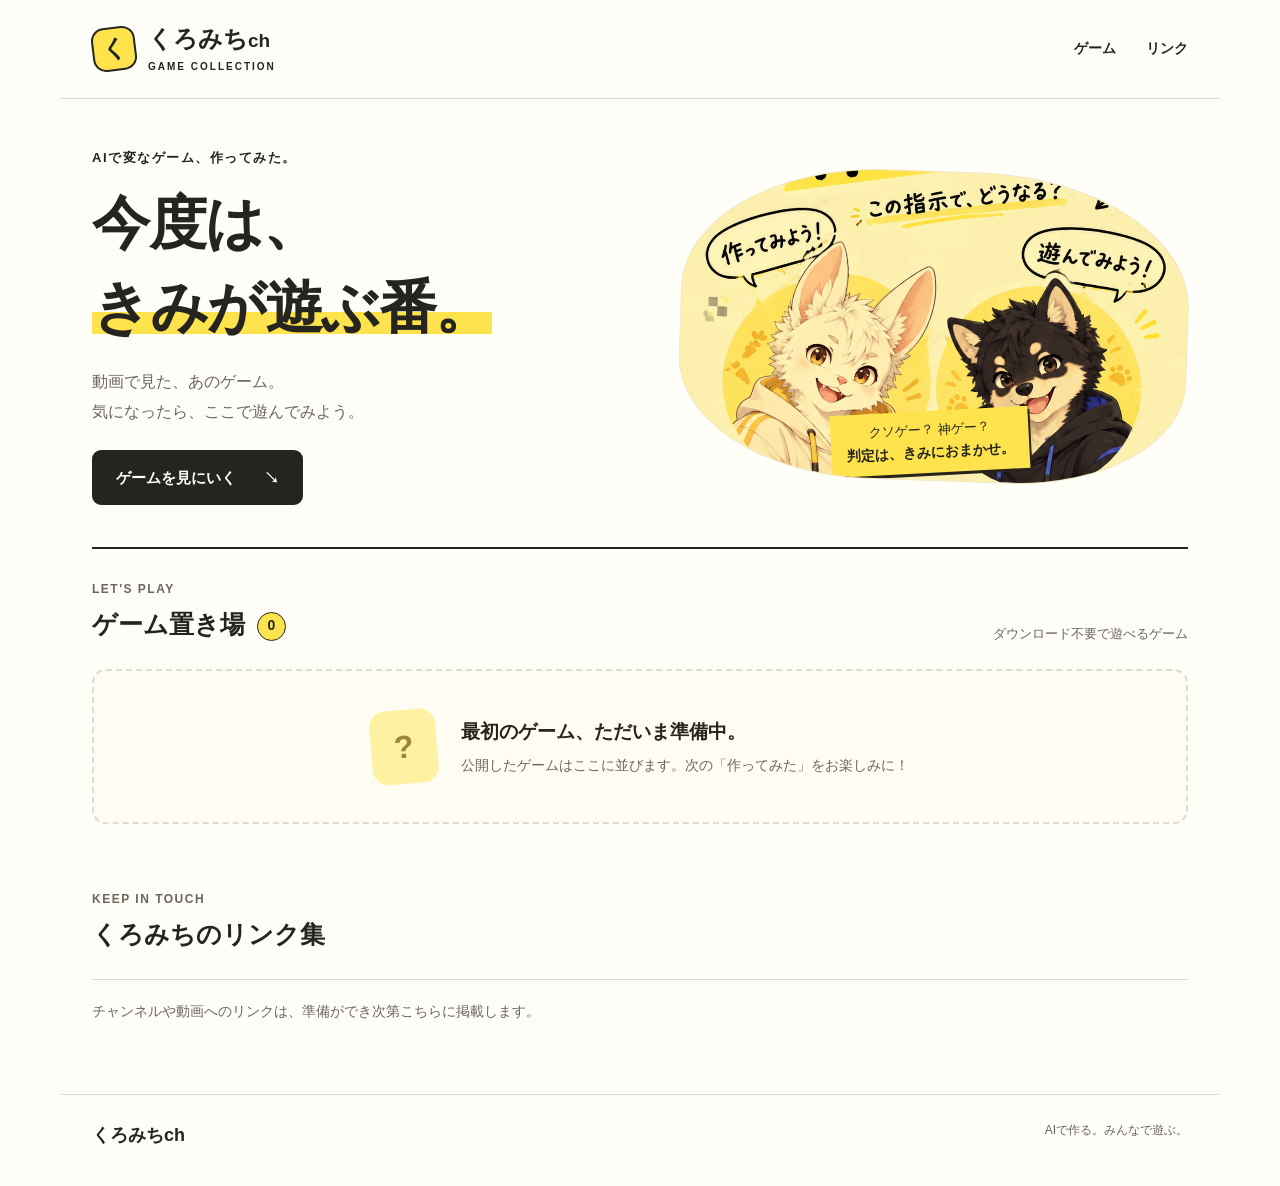
==== index.html @ 4e97400f "Update Kuromichi game collection" ====
<!doctype html>
<html lang="ja"><head><meta charset="utf-8"><meta name="viewport" content="width=device-width,initial-scale=1"><title>くろみちch｜ゲーム置き場</title><meta name="description" content="くろみちchで作った、ちょっと変なゲーム。動画で見たゲームをブラウザで遊ぼう。"><link rel="icon" href="data:image/svg+xml,%3Csvg xmlns='http://www.w3.org/2000/svg' viewBox='0 0 40 40'%3E%3Crect width='40' height='40' rx='10' fill='%23ffe34c'/%3E%3Ctext x='7' y='30' font-size='29' font-weight='bold'%3Eく%3C/text%3E%3C/svg%3E"><link rel="stylesheet" href="style.css"><script src="catalog.js" defer></script><script src="app.js" defer></script></head>
<body><header class="header"><a class="brand" href="index.html"><span class="brand-mark">く</span><span>くろみち<span class="ch">ch</span><small>GAME COLLECTION</small></span></a><nav aria-label="メイン"><a href="#games">ゲーム</a><a href="#links">リンク</a></nav></header>
<main><section class="intro"><div><p class="eyebrow">AIで変なゲーム、作ってみた。</p><h1>今度は、<br><span>きみが遊ぶ番。</span></h1><p class="intro-copy">動画で見た、あのゲーム。<br>気になったら、ここで遊んでみよう。</p><a class="button" href="#games">ゲームを見にいく <span aria-hidden="true">↘</span></a></div><div class="host-art"><img src="assets/channel-art.png" alt="楽しそうな白いうさぎと黒いオオカミ。作ってみよう！ 遊んでみよう！"><span class="sticker">クソゲー？ 神ゲー？<br><b>判定は、きみにおまかせ。</b></span></div></section>
<section id="games" class="collection"><div class="section-heading"><div><p class="eyebrow">LET'S PLAY</p><h2>ゲーム置き場<span id="game-count" class="count">0</span></h2></div><span class="note">ダウンロード不要で遊べるゲーム</span></div><div id="game-list" class="grid"></div></section>
<section id="links" class="links-section"><div class="section-heading"><div><p class="eyebrow">KEEP IN TOUCH</p><h2>くろみちのリンク集</h2></div></div><div id="link-list" class="link-grid"></div></section></main><footer><a class="brand-text" href="index.html">くろみちch</a><span>AIで作る。みんなで遊ぶ。</span></footer></body></html>
---- style.css ----
:root{--paper:#fffef8;--ink:#26241f;--yellow:#ffe34c;--muted:#69665e;--line:#dedbd0}*{box-sizing:border-box}html{scroll-behavior:smooth;scroll-padding-top:24px}body{margin:0;color:var(--ink);background:var(--paper);font-family:"Yu Gothic","Meiryo",sans-serif;font-size:16px;line-height:1.7}a{color:inherit;text-decoration:none}button,input,select,textarea{font:inherit}button,a,input,textarea,select{touch-action:manipulation}a:focus-visible,button:focus-visible,input:focus-visible,textarea:focus-visible,select:focus-visible{outline:3px solid #526bb5;outline-offset:5px}.header,main,footer{max-width:1160px;margin:auto}.header{display:flex;justify-content:space-between;align-items:center;padding:25px 32px;border-bottom:1px solid var(--line)}.brand{display:flex;align-items:center;gap:12px;font-weight:900;font-size:24px;line-height:1.2}.brand-mark{display:grid;place-items:center;width:44px;height:44px;background:var(--yellow);border:2px solid var(--ink);border-radius:13px;transform:rotate(-7deg)}.ch{font-size:19px}.brand small{display:block;font-size:10px;letter-spacing:2px;margin-top:7px}.header nav{display:flex;gap:30px;font-weight:700;font-size:14px}.header nav a:hover{box-shadow:0 3px var(--yellow)}main{padding:0 32px}.intro{display:grid;grid-template-columns:1.1fr 1fr;gap:30px;align-items:center;padding:48px 0 42px}.eyebrow{font-size:13px;font-weight:800;letter-spacing:1.5px;margin:0 0 12px}h1{font-size:clamp(34px,4.6vw,58px);line-height:1.45;letter-spacing:-1.5px;margin:0;font-weight:900}h1 span{background:linear-gradient(transparent 58%,var(--yellow) 58%,var(--yellow) 93%,transparent 93%)}.intro-copy{color:var(--muted);margin:18px 0 22px;line-height:1.9}.button{display:inline-flex;align-items:center;justify-content:center;gap:28px;background:var(--ink);color:white;padding:13px 22px;border:2px solid var(--ink);border-radius:9px;font-weight:800;cursor:pointer;font-size:15px}.button:hover{background:#484334;transform:translateY(-1px)}.button.secondary{background:var(--paper);color:var(--ink)}.host-art{position:relative;height:310px;transform:rotate(2deg);border-radius:40% 42% 34% 38%;background:#fff5ba;overflow:hidden;border:1px solid #f0e8c2}.host-art img{width:100%;height:100%;object-fit:cover;object-position:center 75%;mix-blend-mode:multiply}.sticker{position:absolute;bottom:7px;left:50%;transform:translateX(-50%) rotate(-5deg);background:var(--yellow);text-align:center;padding:8px 15px;white-space:nowrap;font-size:13px;box-shadow:2px 3px 0 #27241e}.sticker b{font-size:14px}.collection{padding:30px 0 45px;border-top:2px solid var(--ink)}.section-heading{display:flex;align-items:end;justify-content:space-between;gap:16px;margin-bottom:24px}.section-heading .eyebrow{font-size:12px;margin-bottom:3px;color:var(--muted)}h2{font-size:25px;margin:0;font-weight:900}.count{display:inline-flex;align-items:center;justify-content:center;border:1px solid var(--ink);min-width:29px;height:29px;font-size:14px;border-radius:50%;margin-left:12px;vertical-align:middle;background:var(--yellow)}.note{font-size:13px;color:var(--muted)}.grid{display:grid;grid-template-columns:repeat(3,minmax(0,1fr));gap:23px}.empty{grid-column:1/-1;min-height:155px;border:2px dashed var(--line);border-radius:14px;display:flex;align-items:center;justify-content:center;gap:25px;padding:28px;background:#fffdf2}.empty-symbol{font-size:32px;font-weight:900;color:#9c8739;background:#fff1a2;border-radius:16px;padding:10px 23px;transform:rotate(-5deg)}.empty h3{font-size:19px;margin:0 0 5px}.empty p{font-size:14px;color:var(--muted);margin:0}.card{border:1px solid var(--line);border-radius:14px;overflow:hidden;background:white;transition:transform .18s,box-shadow .18s}.card:hover{transform:translateY(-4px);box-shadow:5px 6px 0 #eee9cf}.card-cover{aspect-ratio:16/10;background:#ffef9a;display:grid;place-items:center;overflow:hidden;font-size:44px;font-weight:900}.card-cover img{width:100%;height:100%;object-fit:cover}.card-body{padding:20px}.card h3{font-size:20px;margin:8px 0}.card p{font-size:14px;color:var(--muted);margin:0 0 20px;min-height:24px}.tag{font-size:12px;font-weight:700;color:#686044}.card-action{display:flex;align-items:center;justify-content:space-between;border-top:1px solid var(--line);padding-top:13px;font-weight:800;font-size:14px}.links-section{padding:20px 0 50px}.link-grid{display:grid;grid-template-columns:repeat(2,minmax(0,1fr));gap:14px}.link-card{padding:20px 22px;border:1px solid var(--line);border-radius:10px;display:flex;align-items:center;justify-content:space-between;background:#fff}.link-card:hover{border-color:var(--ink)}.link-card strong{display:block}.link-card small{font-size:13px;color:var(--muted)}.link-empty{grid-column:1/-1;margin:0;color:var(--muted);font-size:14px;padding:20px 0;border-top:1px solid var(--line)}footer{padding:25px 32px 35px;border-top:1px solid var(--line);display:flex;justify-content:space-between;gap:16px;font-size:12px;color:var(--muted)}.brand-text{font-size:18px;font-weight:900;color:var(--ink)}.admin{max-width:780px;padding-top:36px}.admin h1{font-size:30px}.admin-panel{background:white;border:1px solid var(--line);padding:25px;border-radius:14px;margin:25px 0}.admin form{display:grid;gap:16px}.admin label{font-weight:700;font-size:14px;display:grid;gap:5px}.admin input,.admin textarea,.admin select{width:100%;padding:10px 12px;border:1px solid #b6b0a0;border-radius:7px;background:white;color:var(--ink)}.admin .help{font-size:14px;color:var(--muted)}.admin-row{display:flex;justify-content:space-between;gap:12px;border-bottom:1px solid var(--line);padding:14px 0}.admin-row button{font-size:14px;cursor:pointer;background:white;border:1px solid var(--line);border-radius:6px}.status{font-size:14px;white-space:pre-wrap}.error{color:#a12525}.play-main{padding-top:24px}.play-main h1{font-size:28px;margin:16px 0}.game-frame{display:block;width:100%;height:74vh;border:2px solid var(--ink);border-radius:12px;background:white}.play-heading{display:flex;justify-content:space-between;align-items:center;gap:16px}.play-heading button{font-size:14px;padding:9px 14px}.sr-only{position:absolute;width:1px;height:1px;overflow:hidden;clip:rect(0,0,0,0)}@media(max-width:700px){.header{padding:18px 20px}.brand{font-size:21px}.header nav{gap:18px}main{padding:0 20px}.intro{padding:30px 0;gap:22px;grid-template-columns:1fr}.intro>div:first-child{z-index:1}.intro h1{font-size:40px}.intro-copy{font-size:15px}.host-art{height:245px;max-width:420px;width:100%;margin:auto}.section-heading{align-items:start;flex-direction:column;gap:5px}h2{font-size:23px}.grid{grid-template-columns:1fr}.empty{padding:24px 18px;gap:15px;align-items:start}.empty-symbol{font-size:24px;padding:8px 15px}.empty h3{font-size:17px}.link-grid{grid-template-columns:1fr}footer{padding:22px 20px;flex-wrap:wrap}.admin-panel{padding:18px}.game-frame{height:65vh}.play-heading{align-items:start;flex-direction:column}}@media(prefers-reduced-motion:reduce){html{scroll-behavior:auto}*{transition:none!important}}
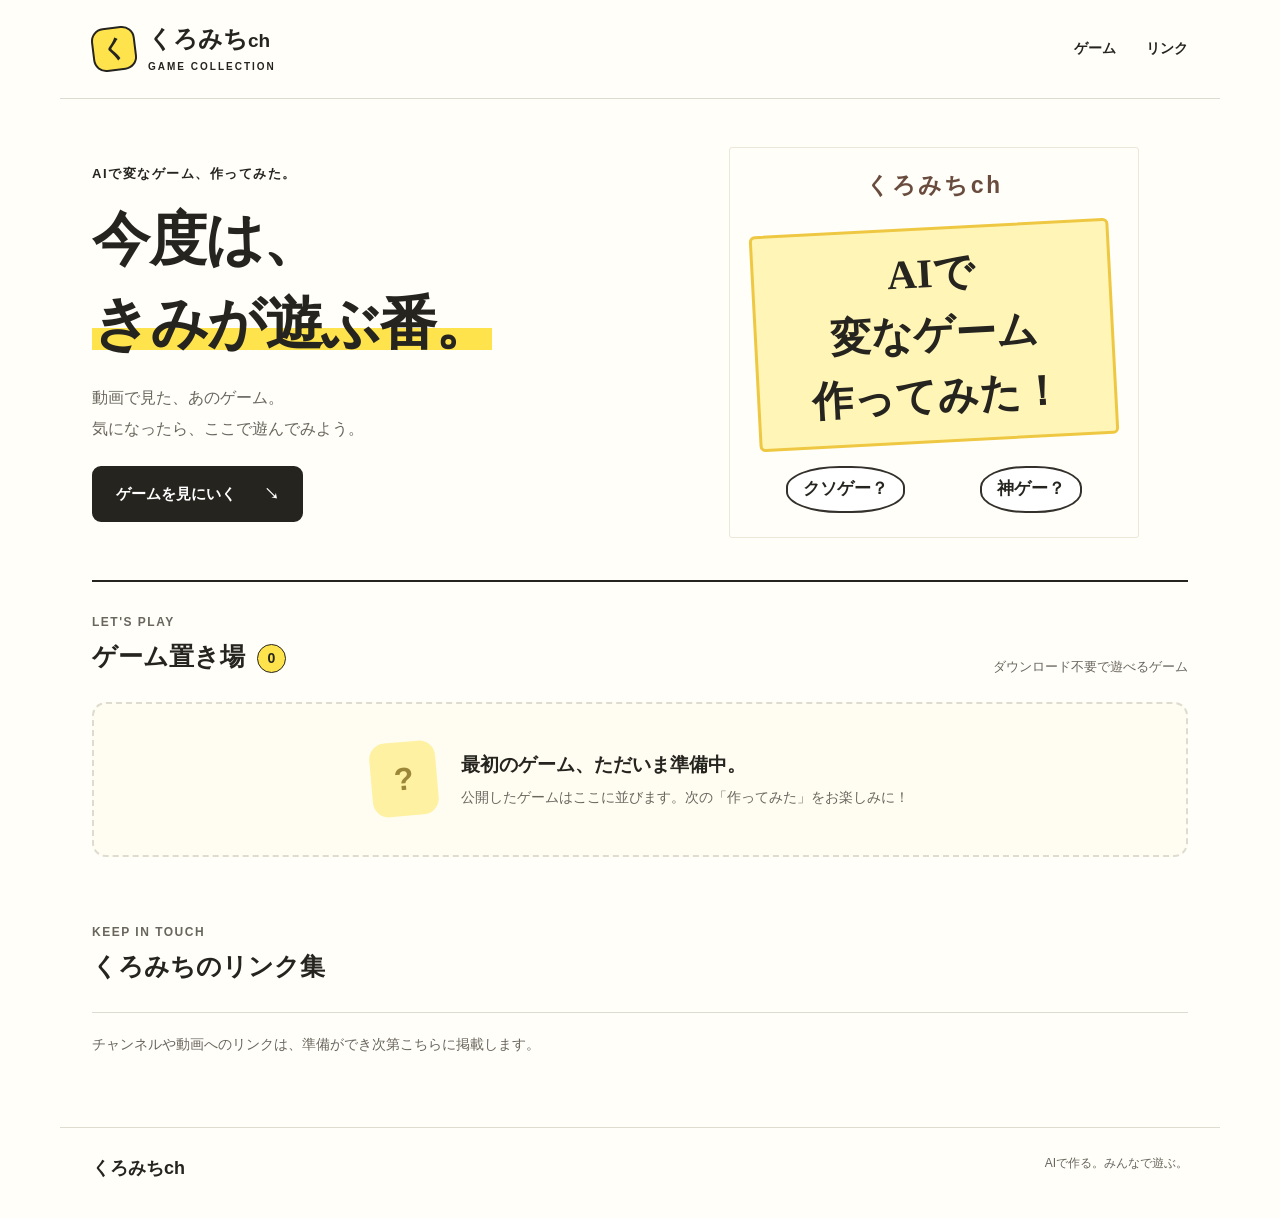
==== commit e0f3581e: "Update Kuromichi game collection" ====
--- a/index.html
+++ b/index.html
@@ -1,6 +1,6 @@
 <!doctype html>
 <html lang="ja"><head><meta charset="utf-8"><meta name="viewport" content="width=device-width,initial-scale=1"><title>くろみちch｜ゲーム置き場</title><meta name="description" content="くろみちchで作った、ちょっと変なゲーム。動画で見たゲームをブラウザで遊ぼう。"><link rel="icon" href="data:image/svg+xml,%3Csvg xmlns='http://www.w3.org/2000/svg' viewBox='0 0 40 40'%3E%3Crect width='40' height='40' rx='10' fill='%23ffe34c'/%3E%3Ctext x='7' y='30' font-size='29' font-weight='bold'%3Eく%3C/text%3E%3C/svg%3E"><link rel="stylesheet" href="style.css"><script src="catalog.js" defer></script><script src="app.js" defer></script></head>
 <body><header class="header"><a class="brand" href="index.html"><span class="brand-mark">く</span><span>くろみち<span class="ch">ch</span><small>GAME COLLECTION</small></span></a><nav aria-label="メイン"><a href="#games">ゲーム</a><a href="#links">リンク</a></nav></header>
-<main><section class="intro"><div><p class="eyebrow">AIで変なゲーム、作ってみた。</p><h1>今度は、<br><span>きみが遊ぶ番。</span></h1><p class="intro-copy">動画で見た、あのゲーム。<br>気になったら、ここで遊んでみよう。</p><a class="button" href="#games">ゲームを見にいく <span aria-hidden="true">↘</span></a></div><div class="host-art"><img src="assets/channel-art.png" alt="楽しそうな白いうさぎと黒いオオカミ。作ってみよう！ 遊んでみよう！"><span class="sticker">クソゲー？ 神ゲー？<br><b>判定は、きみにおまかせ。</b></span></div></section>
+<main><section class="intro"><div><p class="eyebrow">AIで変なゲーム、作ってみた。</p><h1>今度は、<br><span>きみが遊ぶ番。</span></h1><p class="intro-copy">動画で見た、あのゲーム。<br>気になったら、ここで遊んでみよう。</p><a class="button" href="#games">ゲームを見にいく <span aria-hidden="true">↘</span></a></div><div class="manual-card" aria-label="AIで変なゲーム作ってみた！"><span class="manual-channel">くろみちch</span><div class="manual-title">AIで<br>変なゲーム<br>作ってみた！</div><div class="manual-reactions"><span>クソゲー？</span><span>神ゲー？</span></div></div></section>
 <section id="games" class="collection"><div class="section-heading"><div><p class="eyebrow">LET'S PLAY</p><h2>ゲーム置き場<span id="game-count" class="count">0</span></h2></div><span class="note">ダウンロード不要で遊べるゲーム</span></div><div id="game-list" class="grid"></div></section>
 <section id="links" class="links-section"><div class="section-heading"><div><p class="eyebrow">KEEP IN TOUCH</p><h2>くろみちのリンク集</h2></div></div><div id="link-list" class="link-grid"></div></section></main><footer><a class="brand-text" href="index.html">くろみちch</a><span>AIで作る。みんなで遊ぶ。</span></footer></body></html>
--- a/style.css
+++ b/style.css
@@ -1,2 +1,5 @@
 :root{--paper:#fffef8;--ink:#26241f;--yellow:#ffe34c;--muted:#69665e;--line:#dedbd0}*{box-sizing:border-box}html{scroll-behavior:smooth;scroll-padding-top:24px}body{margin:0;color:var(--ink);background:var(--paper);font-family:"Yu Gothic","Meiryo",sans-serif;font-size:16px;line-height:1.7}a{color:inherit;text-decoration:none}button,input,select,textarea{font:inherit}button,a,input,textarea,select{touch-action:manipulation}a:focus-visible,button:focus-visible,input:focus-visible,textarea:focus-visible,select:focus-visible{outline:3px solid #526bb5;outline-offset:5px}.header,main,footer{max-width:1160px;margin:auto}.header{display:flex;justify-content:space-between;align-items:center;padding:25px 32px;border-bottom:1px solid var(--line)}.brand{display:flex;align-items:center;gap:12px;font-weight:900;font-size:24px;line-height:1.2}.brand-mark{display:grid;place-items:center;width:44px;height:44px;background:var(--yellow);border:2px solid var(--ink);border-radius:13px;transform:rotate(-7deg)}.ch{font-size:19px}.brand small{display:block;font-size:10px;letter-spacing:2px;margin-top:7px}.header nav{display:flex;gap:30px;font-weight:700;font-size:14px}.header nav a:hover{box-shadow:0 3px var(--yellow)}main{padding:0 32px}.intro{display:grid;grid-template-columns:1.1fr 1fr;gap:30px;align-items:center;padding:48px 0 42px}.eyebrow{font-size:13px;font-weight:800;letter-spacing:1.5px;margin:0 0 12px}h1{font-size:clamp(34px,4.6vw,58px);line-height:1.45;letter-spacing:-1.5px;margin:0;font-weight:900}h1 span{background:linear-gradient(transparent 58%,var(--yellow) 58%,var(--yellow) 93%,transparent 93%)}.intro-copy{color:var(--muted);margin:18px 0 22px;line-height:1.9}.button{display:inline-flex;align-items:center;justify-content:center;gap:28px;background:var(--ink);color:white;padding:13px 22px;border:2px solid var(--ink);border-radius:9px;font-weight:800;cursor:pointer;font-size:15px}.button:hover{background:#484334;transform:translateY(-1px)}.button.secondary{background:var(--paper);color:var(--ink)}.host-art{position:relative;height:310px;transform:rotate(2deg);border-radius:40% 42% 34% 38%;background:#fff5ba;overflow:hidden;border:1px solid #f0e8c2}.host-art img{width:100%;height:100%;object-fit:cover;object-position:center 75%;mix-blend-mode:multiply}.sticker{position:absolute;bottom:7px;left:50%;transform:translateX(-50%) rotate(-5deg);background:var(--yellow);text-align:center;padding:8px 15px;white-space:nowrap;font-size:13px;box-shadow:2px 3px 0 #27241e}.sticker b{font-size:14px}.collection{padding:30px 0 45px;border-top:2px solid var(--ink)}.section-heading{display:flex;align-items:end;justify-content:space-between;gap:16px;margin-bottom:24px}.section-heading .eyebrow{font-size:12px;margin-bottom:3px;color:var(--muted)}h2{font-size:25px;margin:0;font-weight:900}.count{display:inline-flex;align-items:center;justify-content:center;border:1px solid var(--ink);min-width:29px;height:29px;font-size:14px;border-radius:50%;margin-left:12px;vertical-align:middle;background:var(--yellow)}.note{font-size:13px;color:var(--muted)}.grid{display:grid;grid-template-columns:repeat(3,minmax(0,1fr));gap:23px}.empty{grid-column:1/-1;min-height:155px;border:2px dashed var(--line);border-radius:14px;display:flex;align-items:center;justify-content:center;gap:25px;padding:28px;background:#fffdf2}.empty-symbol{font-size:32px;font-weight:900;color:#9c8739;background:#fff1a2;border-radius:16px;padding:10px 23px;transform:rotate(-5deg)}.empty h3{font-size:19px;margin:0 0 5px}.empty p{font-size:14px;color:var(--muted);margin:0}.card{border:1px solid var(--line);border-radius:14px;overflow:hidden;background:white;transition:transform .18s,box-shadow .18s}.card:hover{transform:translateY(-4px);box-shadow:5px 6px 0 #eee9cf}.card-cover{aspect-ratio:16/10;background:#ffef9a;display:grid;place-items:center;overflow:hidden;font-size:44px;font-weight:900}.card-cover img{width:100%;height:100%;object-fit:cover}.card-body{padding:20px}.card h3{font-size:20px;margin:8px 0}.card p{font-size:14px;color:var(--muted);margin:0 0 20px;min-height:24px}.tag{font-size:12px;font-weight:700;color:#686044}.card-action{display:flex;align-items:center;justify-content:space-between;border-top:1px solid var(--line);padding-top:13px;font-weight:800;font-size:14px}.links-section{padding:20px 0 50px}.link-grid{display:grid;grid-template-columns:repeat(2,minmax(0,1fr));gap:14px}.link-card{padding:20px 22px;border:1px solid var(--line);border-radius:10px;display:flex;align-items:center;justify-content:space-between;background:#fff}.link-card:hover{border-color:var(--ink)}.link-card strong{display:block}.link-card small{font-size:13px;color:var(--muted)}.link-empty{grid-column:1/-1;margin:0;color:var(--muted);font-size:14px;padding:20px 0;border-top:1px solid var(--line)}footer{padding:25px 32px 35px;border-top:1px solid var(--line);display:flex;justify-content:space-between;gap:16px;font-size:12px;color:var(--muted)}.brand-text{font-size:18px;font-weight:900;color:var(--ink)}.admin{max-width:780px;padding-top:36px}.admin h1{font-size:30px}.admin-panel{background:white;border:1px solid var(--line);padding:25px;border-radius:14px;margin:25px 0}.admin form{display:grid;gap:16px}.admin label{font-weight:700;font-size:14px;display:grid;gap:5px}.admin input,.admin textarea,.admin select{width:100%;padding:10px 12px;border:1px solid #b6b0a0;border-radius:7px;background:white;color:var(--ink)}.admin .help{font-size:14px;color:var(--muted)}.admin-row{display:flex;justify-content:space-between;gap:12px;border-bottom:1px solid var(--line);padding:14px 0}.admin-row button{font-size:14px;cursor:pointer;background:white;border:1px solid var(--line);border-radius:6px}.status{font-size:14px;white-space:pre-wrap}.error{color:#a12525}.play-main{padding-top:24px}.play-main h1{font-size:28px;margin:16px 0}.game-frame{display:block;width:100%;height:74vh;border:2px solid var(--ink);border-radius:12px;background:white}.play-heading{display:flex;justify-content:space-between;align-items:center;gap:16px}.play-heading button{font-size:14px;padding:9px 14px}.sr-only{position:absolute;width:1px;height:1px;overflow:hidden;clip:rect(0,0,0,0)}@media(max-width:700px){.header{padding:18px 20px}.brand{font-size:21px}.header nav{gap:18px}main{padding:0 20px}.intro{padding:30px 0;gap:22px;grid-template-columns:1fr}.intro>div:first-child{z-index:1}.intro h1{font-size:40px}.intro-copy{font-size:15px}.host-art{height:245px;max-width:420px;width:100%;margin:auto}.section-heading{align-items:start;flex-direction:column;gap:5px}h2{font-size:23px}.grid{grid-template-columns:1fr}.empty{padding:24px 18px;gap:15px;align-items:start}.empty-symbol{font-size:24px;padding:8px 15px}.empty h3{font-size:17px}.link-grid{grid-template-columns:1fr}footer{padding:22px 20px;flex-wrap:wrap}.admin-panel{padding:18px}.game-frame{height:65vh}.play-heading{align-items:start;flex-direction:column}}@media(prefers-reduced-motion:reduce){html{scroll-behavior:auto}*{transition:none!important}}
 
+
+/* 手動サムネイルの文字と配色をベースにした見出し */
+.manual-card{padding:20px 24px 24px;background:#fffef8;border:1px solid #ece7d8;border-radius:3px;text-align:center;max-width:410px;width:100%;margin:auto}.manual-channel{font-family:monospace;font-weight:900;font-size:23px;color:#694c3d;letter-spacing:2px}.manual-title{background:#fff5b7;border:3px solid #efc843;border-radius:6px;transform:rotate(-3deg);font-family:"Yu Mincho","Hiragino Mincho ProN",serif;font-weight:900;font-size:clamp(28px,3.2vw,41px);line-height:1.5;padding:13px 20px;margin:20px 0 23px}.manual-reactions{display:flex;justify-content:space-around;gap:12px}.manual-reactions span{background:white;border:2px solid #34302b;border-radius:45%;padding:7px 15px;font-family:serif;font-weight:700;font-size:17px}@media(max-width:700px){.manual-card{max-width:350px;padding:16px 22px}.manual-title{font-size:32px;margin:15px 0 20px}}
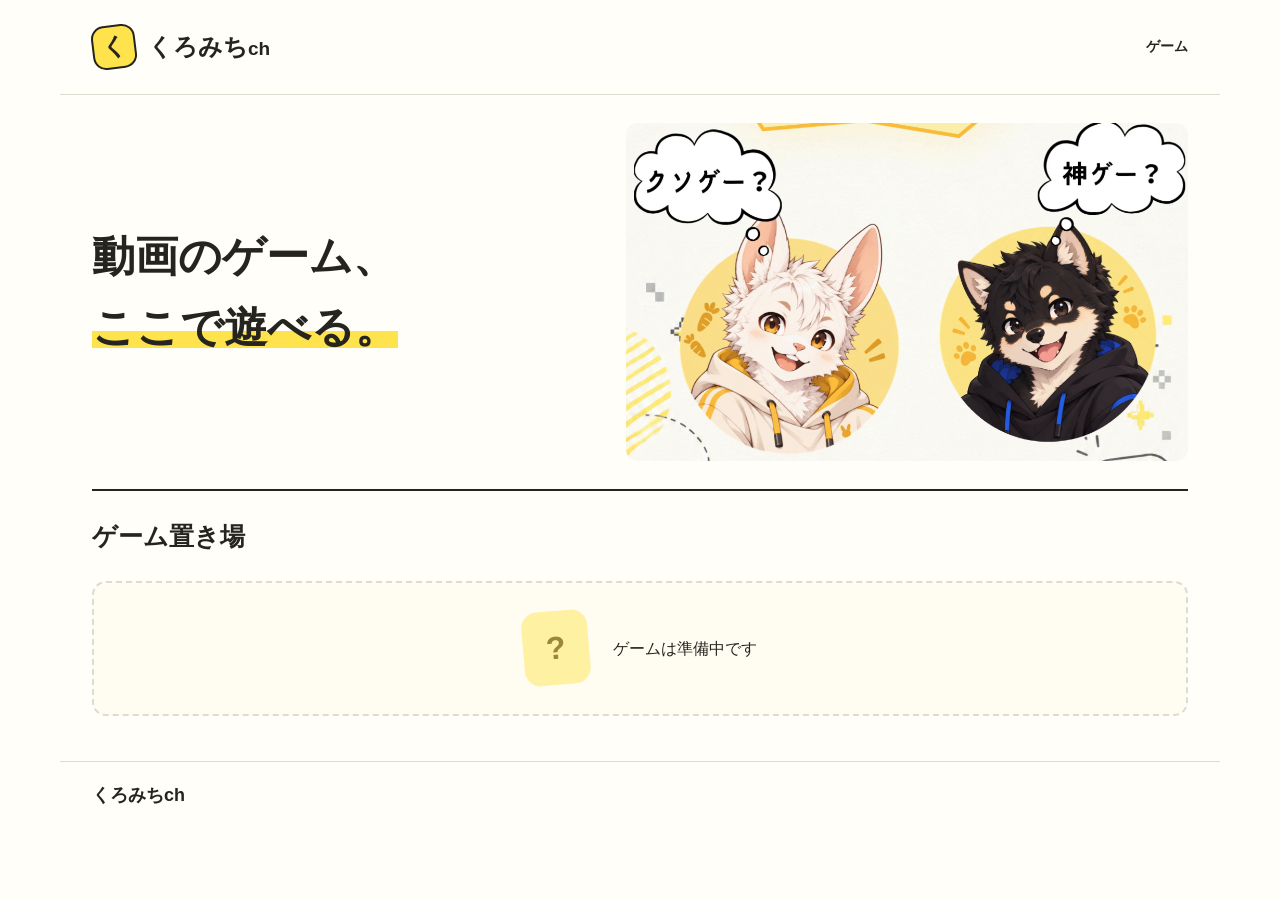
==== commit ad8a06fb: "Update Kuromichi game collection" ====
--- a/index.html
+++ b/index.html
@@ -1,6 +1,6 @@
 <!doctype html>
 <html lang="ja"><head><meta charset="utf-8"><meta name="viewport" content="width=device-width,initial-scale=1"><title>くろみちch｜ゲーム置き場</title><meta name="description" content="くろみちchで作った、ちょっと変なゲーム。動画で見たゲームをブラウザで遊ぼう。"><link rel="icon" href="data:image/svg+xml,%3Csvg xmlns='http://www.w3.org/2000/svg' viewBox='0 0 40 40'%3E%3Crect width='40' height='40' rx='10' fill='%23ffe34c'/%3E%3Ctext x='7' y='30' font-size='29' font-weight='bold'%3Eく%3C/text%3E%3C/svg%3E"><link rel="stylesheet" href="style.css"><script src="catalog.js" defer></script><script src="app.js" defer></script></head>
-<body><header class="header"><a class="brand" href="index.html"><span class="brand-mark">く</span><span>くろみち<span class="ch">ch</span><small>GAME COLLECTION</small></span></a><nav aria-label="メイン"><a href="#games">ゲーム</a><a href="#links">リンク</a></nav></header>
-<main><section class="intro"><div><p class="eyebrow">AIで変なゲーム、作ってみた。</p><h1>今度は、<br><span>きみが遊ぶ番。</span></h1><p class="intro-copy">動画で見た、あのゲーム。<br>気になったら、ここで遊んでみよう。</p><a class="button" href="#games">ゲームを見にいく <span aria-hidden="true">↘</span></a></div><div class="manual-card" aria-label="AIで変なゲーム作ってみた！"><span class="manual-channel">くろみちch</span><div class="manual-title">AIで<br>変なゲーム<br>作ってみた！</div><div class="manual-reactions"><span>クソゲー？</span><span>神ゲー？</span></div></div></section>
-<section id="games" class="collection"><div class="section-heading"><div><p class="eyebrow">LET'S PLAY</p><h2>ゲーム置き場<span id="game-count" class="count">0</span></h2></div><span class="note">ダウンロード不要で遊べるゲーム</span></div><div id="game-list" class="grid"></div></section>
-<section id="links" class="links-section"><div class="section-heading"><div><p class="eyebrow">KEEP IN TOUCH</p><h2>くろみちのリンク集</h2></div></div><div id="link-list" class="link-grid"></div></section></main><footer><a class="brand-text" href="index.html">くろみちch</a><span>AIで作る。みんなで遊ぶ。</span></footer></body></html>
+<body><header class="header"><a class="brand" href="index.html"><span class="brand-mark">く</span><span>くろみち<span class="ch">ch</span></span></a><nav aria-label="メイン"><a href="#games">ゲーム</a><a id="links-nav" href="#links" hidden>リンク</a></nav></header>
+<main><section class="intro quiet-intro"><h1>動画のゲーム、<br><span>ここで遊べる。</span></h1><div class="original-hosts"><img src="assets/manual-thumbnail.png" alt="くろみちchの白いうさぎと黒いオオカミ。「クソゲー？」「神ゲー？」" width="1080" height="1920"></div></section>
+<section id="games" class="collection"><div class="section-heading"><div><h2>ゲーム置き場<span id="game-count" class="count">0</span></h2></div></div><div id="game-list" class="grid"></div></section>
+<section id="links" class="links-section" hidden><div class="section-heading"><div><h2>リンク</h2></div></div><div id="link-list" class="link-grid"></div></section></main><footer><a class="brand-text" href="index.html">くろみちch</a></footer></body></html>
--- a/style.css
+++ b/style.css
@@ -3,3 +3,6 @@
 
 /* 手動サムネイルの文字と配色をベースにした見出し */
 .manual-card{padding:20px 24px 24px;background:#fffef8;border:1px solid #ece7d8;border-radius:3px;text-align:center;max-width:410px;width:100%;margin:auto}.manual-channel{font-family:monospace;font-weight:900;font-size:23px;color:#694c3d;letter-spacing:2px}.manual-title{background:#fff5b7;border:3px solid #efc843;border-radius:6px;transform:rotate(-3deg);font-family:"Yu Mincho","Hiragino Mincho ProN",serif;font-weight:900;font-size:clamp(28px,3.2vw,41px);line-height:1.5;padding:13px 20px;margin:20px 0 23px}.manual-reactions{display:flex;justify-content:space-around;gap:12px}.manual-reactions span{background:white;border:2px solid #34302b;border-radius:45%;padding:7px 15px;font-family:serif;font-weight:700;font-size:17px}@media(max-width:700px){.manual-card{max-width:350px;padding:16px 22px}.manual-title{font-size:32px;margin:15px 0 20px}}
+
+/* 元の動画素材をそのまま使い、案内を最小限に */
+[hidden]{display:none!important}.quiet-intro{padding:28px 0;grid-template-columns:1fr 1.1fr;gap:24px}.quiet-intro h1{font-size:clamp(28px,3.4vw,43px);line-height:1.65;letter-spacing:0}.original-hosts{width:100%;aspect-ratio:1080/650;overflow:hidden;border-radius:12px}.original-hosts img{display:block;width:100%;height:100%;object-fit:cover;object-position:center 84%}.collection{padding-top:24px}.empty{min-height:120px}.empty h3{margin:0;font-size:16px;font-weight:500}.card h3{margin-bottom:20px}footer{padding-top:18px;padding-bottom:18px}@media(max-width:700px){.quiet-intro{padding:22px 0;grid-template-columns:1fr;gap:12px}.quiet-intro h1{font-size:29px;line-height:1.5}.quiet-intro h1 br{display:none}.original-hosts{max-width:410px;margin:auto}.collection{padding-bottom:26px}}
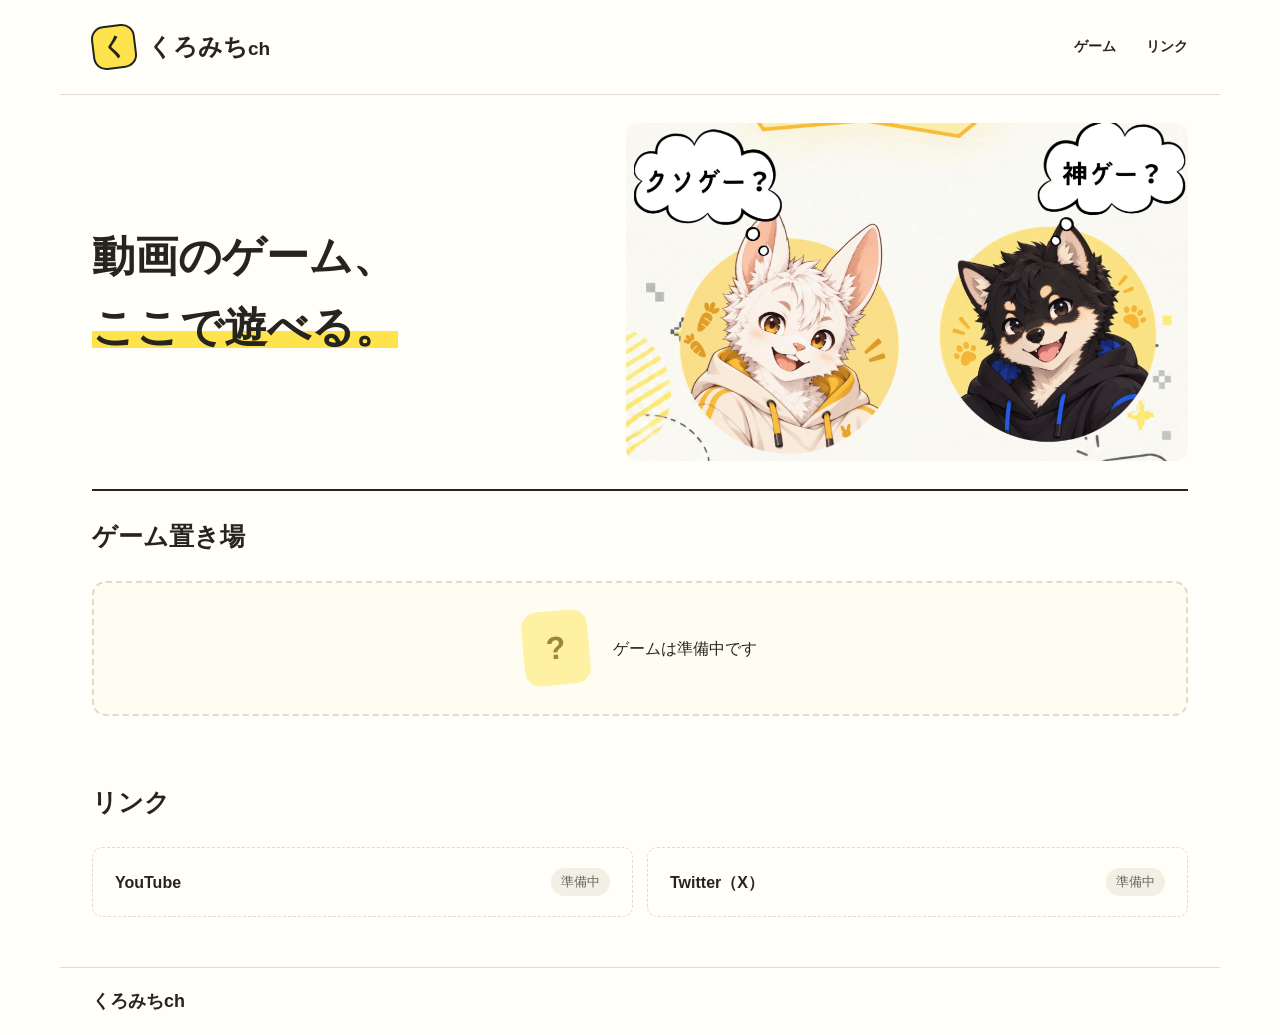
==== commit 7c235865: "Update Kuromichi game collection" ====
--- a/index.html
+++ b/index.html
@@ -1,6 +1,6 @@
 <!doctype html>
 <html lang="ja"><head><meta charset="utf-8"><meta name="viewport" content="width=device-width,initial-scale=1"><title>くろみちch｜ゲーム置き場</title><meta name="description" content="くろみちchで作った、ちょっと変なゲーム。動画で見たゲームをブラウザで遊ぼう。"><link rel="icon" href="data:image/svg+xml,%3Csvg xmlns='http://www.w3.org/2000/svg' viewBox='0 0 40 40'%3E%3Crect width='40' height='40' rx='10' fill='%23ffe34c'/%3E%3Ctext x='7' y='30' font-size='29' font-weight='bold'%3Eく%3C/text%3E%3C/svg%3E"><link rel="stylesheet" href="style.css"><script src="catalog.js" defer></script><script src="app.js" defer></script></head>
-<body><header class="header"><a class="brand" href="index.html"><span class="brand-mark">く</span><span>くろみち<span class="ch">ch</span></span></a><nav aria-label="メイン"><a href="#games">ゲーム</a><a id="links-nav" href="#links" hidden>リンク</a></nav></header>
+<body><header class="header"><a class="brand" href="index.html"><span class="brand-mark">く</span><span>くろみち<span class="ch">ch</span></span></a><nav aria-label="メイン"><a href="#games">ゲーム</a><a id="links-nav" href="#links">リンク</a></nav></header>
 <main><section class="intro quiet-intro"><h1>動画のゲーム、<br><span>ここで遊べる。</span></h1><div class="original-hosts"><img src="assets/manual-thumbnail.png" alt="くろみちchの白いうさぎと黒いオオカミ。「クソゲー？」「神ゲー？」" width="1080" height="1920"></div></section>
 <section id="games" class="collection"><div class="section-heading"><div><h2>ゲーム置き場<span id="game-count" class="count">0</span></h2></div></div><div id="game-list" class="grid"></div></section>
-<section id="links" class="links-section" hidden><div class="section-heading"><div><h2>リンク</h2></div></div><div id="link-list" class="link-grid"></div></section></main><footer><a class="brand-text" href="index.html">くろみちch</a></footer></body></html>
+<section id="links" class="links-section"><div class="section-heading"><div><h2>リンク</h2></div></div><div id="link-list" class="link-grid"></div></section></main><footer><a class="brand-text" href="index.html">くろみちch</a></footer></body></html>
--- a/style.css
+++ b/style.css
@@ -6,3 +6,5 @@
 
 /* 元の動画素材をそのまま使い、案内を最小限に */
 [hidden]{display:none!important}.quiet-intro{padding:28px 0;grid-template-columns:1fr 1.1fr;gap:24px}.quiet-intro h1{font-size:clamp(28px,3.4vw,43px);line-height:1.65;letter-spacing:0}.original-hosts{width:100%;aspect-ratio:1080/650;overflow:hidden;border-radius:12px}.original-hosts img{display:block;width:100%;height:100%;object-fit:cover;object-position:center 84%}.collection{padding-top:24px}.empty{min-height:120px}.empty h3{margin:0;font-size:16px;font-weight:500}.card h3{margin-bottom:20px}footer{padding-top:18px;padding-bottom:18px}@media(max-width:700px){.quiet-intro{padding:22px 0;grid-template-columns:1fr;gap:12px}.quiet-intro h1{font-size:29px;line-height:1.5}.quiet-intro h1 br{display:none}.original-hosts{max-width:410px;margin:auto}.collection{padding-bottom:26px}}
+
+.link-pending{background:transparent;border-style:dashed}.link-pending:hover{border-color:var(--line)}.pending-label{font-size:13px;color:var(--muted);background:#f2efe4;padding:3px 10px;border-radius:20px}
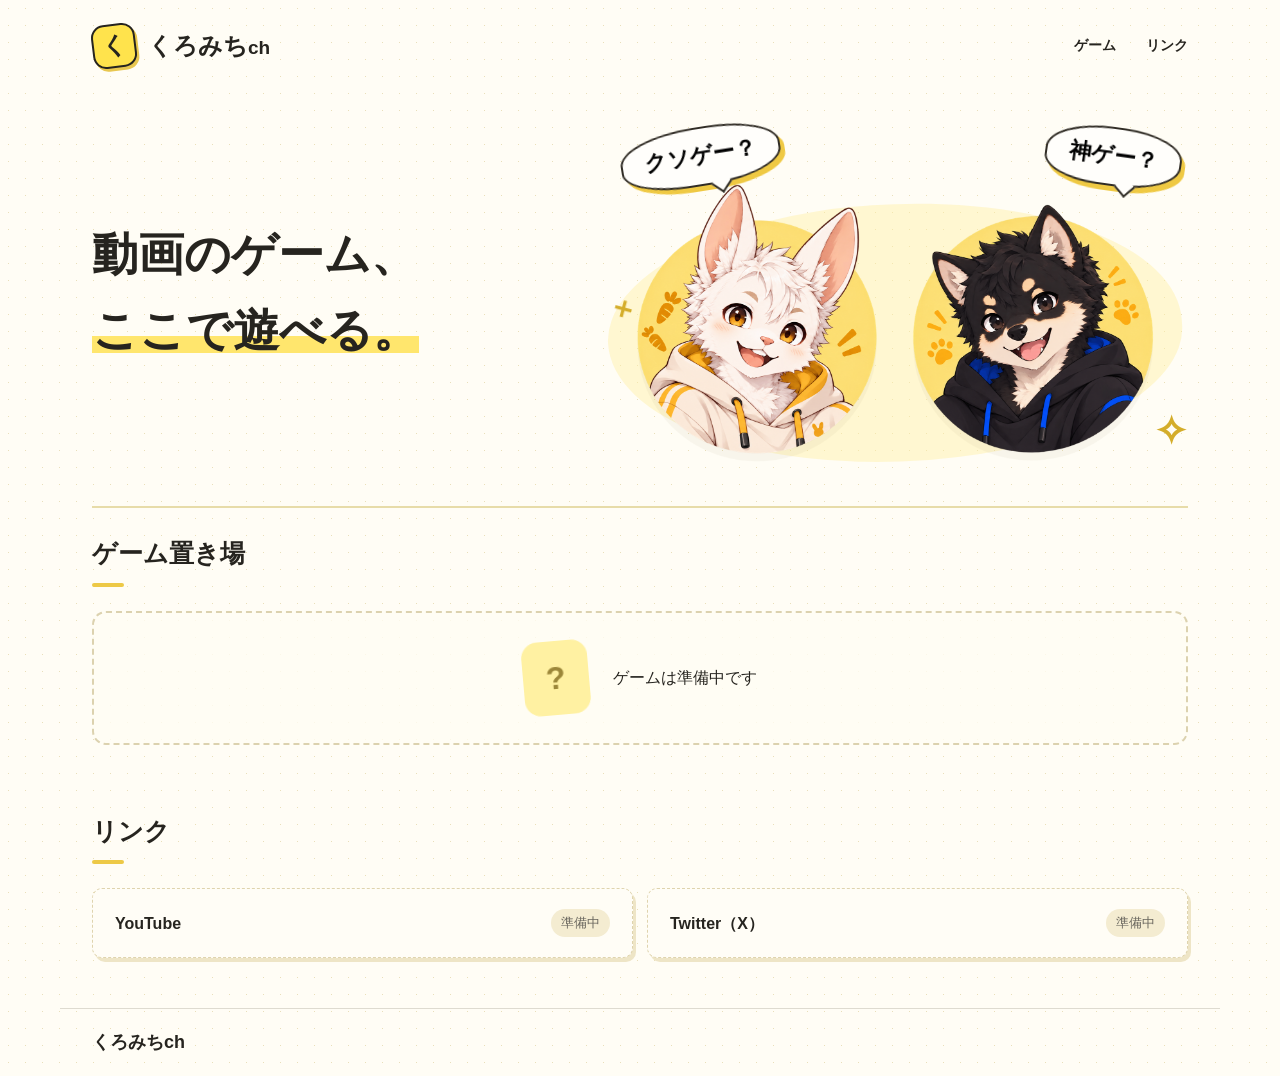
==== commit b85cd7a8: "Update Kuromichi game collection" ====
--- a/index.html
+++ b/index.html
@@ -1,6 +1,6 @@
 <!doctype html>
-<html lang="ja"><head><meta charset="utf-8"><meta name="viewport" content="width=device-width,initial-scale=1"><title>くろみちch｜ゲーム置き場</title><meta name="description" content="くろみちchで作った、ちょっと変なゲーム。動画で見たゲームをブラウザで遊ぼう。"><link rel="icon" href="data:image/svg+xml,%3Csvg xmlns='http://www.w3.org/2000/svg' viewBox='0 0 40 40'%3E%3Crect width='40' height='40' rx='10' fill='%23ffe34c'/%3E%3Ctext x='7' y='30' font-size='29' font-weight='bold'%3Eく%3C/text%3E%3C/svg%3E"><link rel="stylesheet" href="style.css"><script src="catalog.js" defer></script><script src="app.js" defer></script></head>
+<html lang="ja"><head><meta charset="utf-8"><meta name="viewport" content="width=device-width,initial-scale=1"><title>くろみちch｜ゲーム置き場</title><meta name="description" content="くろみちchで作った、ちょっと変なゲーム。動画で見たゲームをブラウザで遊ぼう。"><link rel="icon" href="data:image/svg+xml,%3Csvg xmlns='http://www.w3.org/2000/svg' viewBox='0 0 40 40'%3E%3Crect width='40' height='40' rx='10' fill='%23ffe34c'/%3E%3Ctext x='7' y='30' font-size='29' font-weight='bold'%3Eく%3C/text%3E%3C/svg%3E"><link rel="stylesheet" href="style.css"><script src="catalog.js" defer></script><script src="app.js" defer></script><script src="motion.js" defer></script></head>
 <body><header class="header"><a class="brand" href="index.html"><span class="brand-mark">く</span><span>くろみち<span class="ch">ch</span></span></a><nav aria-label="メイン"><a href="#games">ゲーム</a><a id="links-nav" href="#links">リンク</a></nav></header>
-<main><section class="intro quiet-intro"><h1>動画のゲーム、<br><span>ここで遊べる。</span></h1><div class="original-hosts"><img src="assets/manual-thumbnail.png" alt="くろみちchの白いうさぎと黒いオオカミ。「クソゲー？」「神ゲー？」" width="1080" height="1920"></div></section>
+<main><section class="intro lively-intro"><div class="intro-heading"><h1>動画のゲーム、<br><span>ここで遊べる。</span></h1></div><div class="hosts-stage"><span class="stage-spark spark-one" aria-hidden="true">＋</span><span class="stage-spark spark-two" aria-hidden="true">✧</span><button class="speech speech-rabbit" type="button" aria-label="クソゲー？ 吹き出しを動かす">クソゲー？</button><button class="speech speech-wolf" type="button" aria-label="神ゲー？ 吹き出しを動かす">神ゲー？</button><img class="hosts-portraits" src="assets/hosts-transparent.png" alt="白いうさぎと黒いオオカミの、くろみちchのふたり" width="1536" height="1024" fetchpriority="high"></div></section>
 <section id="games" class="collection"><div class="section-heading"><div><h2>ゲーム置き場<span id="game-count" class="count">0</span></h2></div></div><div id="game-list" class="grid"></div></section>
 <section id="links" class="links-section"><div class="section-heading"><div><h2>リンク</h2></div></div><div id="link-list" class="link-grid"></div></section></main><footer><a class="brand-text" href="index.html">くろみちch</a></footer></body></html>
--- a/style.css
+++ b/style.css
@@ -8,3 +8,23 @@
 [hidden]{display:none!important}.quiet-intro{padding:28px 0;grid-template-columns:1fr 1.1fr;gap:24px}.quiet-intro h1{font-size:clamp(28px,3.4vw,43px);line-height:1.65;letter-spacing:0}.original-hosts{width:100%;aspect-ratio:1080/650;overflow:hidden;border-radius:12px}.original-hosts img{display:block;width:100%;height:100%;object-fit:cover;object-position:center 84%}.collection{padding-top:24px}.empty{min-height:120px}.empty h3{margin:0;font-size:16px;font-weight:500}.card h3{margin-bottom:20px}footer{padding-top:18px;padding-bottom:18px}@media(max-width:700px){.quiet-intro{padding:22px 0;grid-template-columns:1fr;gap:12px}.quiet-intro h1{font-size:29px;line-height:1.5}.quiet-intro h1 br{display:none}.original-hosts{max-width:410px;margin:auto}.collection{padding-bottom:26px}}
 
 .link-pending{background:transparent;border-style:dashed}.link-pending:hover{border-color:var(--line)}.pending-label{font-size:13px;color:var(--muted);background:#f2efe4;padding:3px 10px;border-radius:20px}
+
+/* チャンネルのふたりを余白と吹き出しで配置 */
+body{background-color:#fffdf5;background-image:radial-gradient(#e9dfba 0.6px,transparent 0.6px);background-size:17px 17px}
+.header{border-bottom:0;padding-top:24px;padding-bottom:18px}.brand-mark{box-shadow:2px 3px 0 #e8c74f;transition:transform .2s}.brand:hover .brand-mark{transform:rotate(6deg)}
+.lively-intro{grid-template-columns:.95fr 1.15fr;gap:26px;padding:28px 0 34px;isolation:isolate}.intro-heading{animation:heading-arrive .65s ease-out both}.lively-intro h1{font-size:clamp(30px,3.6vw,46px);line-height:1.65;letter-spacing:0}.lively-intro h1 span{background:linear-gradient(transparent 62%,#ffe66d 62%,#ffe66d 94%,transparent 94%)}
+.hosts-stage{position:relative;padding:65px 8px 8px;min-width:0;isolation:isolate}.hosts-stage:before{content:"";position:absolute;inset:25% 1% 3%;background:#fff0a6;border-radius:47% 53% 46% 54%;transform:rotate(-4deg);z-index:-1;opacity:.45}
+.hosts-portraits{display:block;width:100%;height:285px;object-fit:contain;filter:drop-shadow(0 8px 0 #55411a0b);animation:hosts-arrive .7s cubic-bezier(.2,.7,.3,1) both,host-bob 2s .7s ease-in-out 2}
+.speech{position:absolute;z-index:2;top:13px;border:2px solid #302c25;background:#fffefb;border-radius:48% 44% 46% 40%;padding:12px 22px;font-size:clamp(17px,2vw,22px);font-weight:900;white-space:nowrap;line-height:1.4;box-shadow:4px 5px 0 #efc943;cursor:pointer;transform:rotate(var(--tilt));animation:speech-arrive .65s cubic-bezier(.2,1.6,.5,1) both;transition:box-shadow .18s,background .18s}
+.speech:before{content:"";position:absolute;width:13px;height:13px;background:#fffefb;border-right:2px solid #302c25;border-bottom:2px solid #302c25;bottom:-9px;left:56%;transform:rotate(42deg)}
+.speech-rabbit{left:3%;--tilt:-9deg;animation-delay:.24s}.speech-wolf{right:1%;--tilt:8deg;animation-delay:.46s}.speech:hover{background:#fff7c9;box-shadow:6px 7px 0 #efc943}.speech:hover:before{background:#fff7c9}.speech:active{box-shadow:1px 2px 0 #efc943}
+.stage-spark{position:absolute;font-weight:900;color:#d4ad2a;pointer-events:none;animation:spark-arrive 1s ease-out both}.spark-one{left:1%;top:47%;font-size:30px;transform:rotate(15deg)}.spark-two{right:0;bottom:2%;font-size:40px;animation-delay:.35s}
+.collection{border-top:2px solid #e7dca9}.section-heading h2{display:inline-block;position:relative}.section-heading h2:after{content:"";display:block;width:32px;height:4px;background:#edc946;border-radius:2px;margin-top:8px}.empty{background:#fffdf4cc;border-color:#dcd2af}.link-card{background:#fffefb;border:1px solid #dfd4ae;box-shadow:3px 4px 0 #eee5c6;transition:transform .2s,box-shadow .2s}.link-card[href]:hover{transform:translateY(-3px);box-shadow:4px 7px 0 #e9da9b}.link-pending{background:#fffdf6;border-style:dashed}.pending-label{background:#f4ecd1}.card{transition:transform .22s,box-shadow .22s}.card:hover{transform:translateY(-5px) rotate(-.5deg)}
+@keyframes heading-arrive{from{opacity:0;transform:translateY(10px)}to{opacity:1;transform:translateY(0)}}
+@keyframes hosts-arrive{from{opacity:0;transform:translateY(17px) scale(.97)}to{opacity:1;transform:translateY(0) scale(1)}}
+@keyframes speech-arrive{0%{opacity:0;transform:translateY(15px) rotate(var(--tilt)) scale(.6)}70%{opacity:1;transform:translateY(-4px) rotate(var(--tilt)) scale(1.08)}100%{opacity:1;transform:translateY(0) rotate(var(--tilt)) scale(1)}}
+@keyframes spark-arrive{from{opacity:0;scale:.4}to{opacity:1;scale:1}}
+@media(max-width:700px){.lively-intro{grid-template-columns:1fr;gap:8px;padding:18px 0 28px}.lively-intro h1{font-size:clamp(27px,7vw,34px);line-height:1.55;text-align:center}.lively-intro h1 br{display:none}.hosts-stage{width:100%;max-width:440px;margin:auto;padding-top:62px}.hosts-portraits{height:auto;aspect-ratio:1.75;object-fit:contain}.speech{font-size:18px;padding:10px 18px}.speech-rabbit{left:3%}.speech-wolf{right:2%}.spark-one{left:0;font-size:24px}.spark-two{font-size:30px}.collection{padding-top:22px}}
+@media(prefers-reduced-motion:reduce){*,*:before,*:after{animation:none!important;transition:none!important;scroll-behavior:auto!important}}
+
+@keyframes host-bob{0%,100%{transform:translateY(0)}50%{transform:translateY(-5px)}}
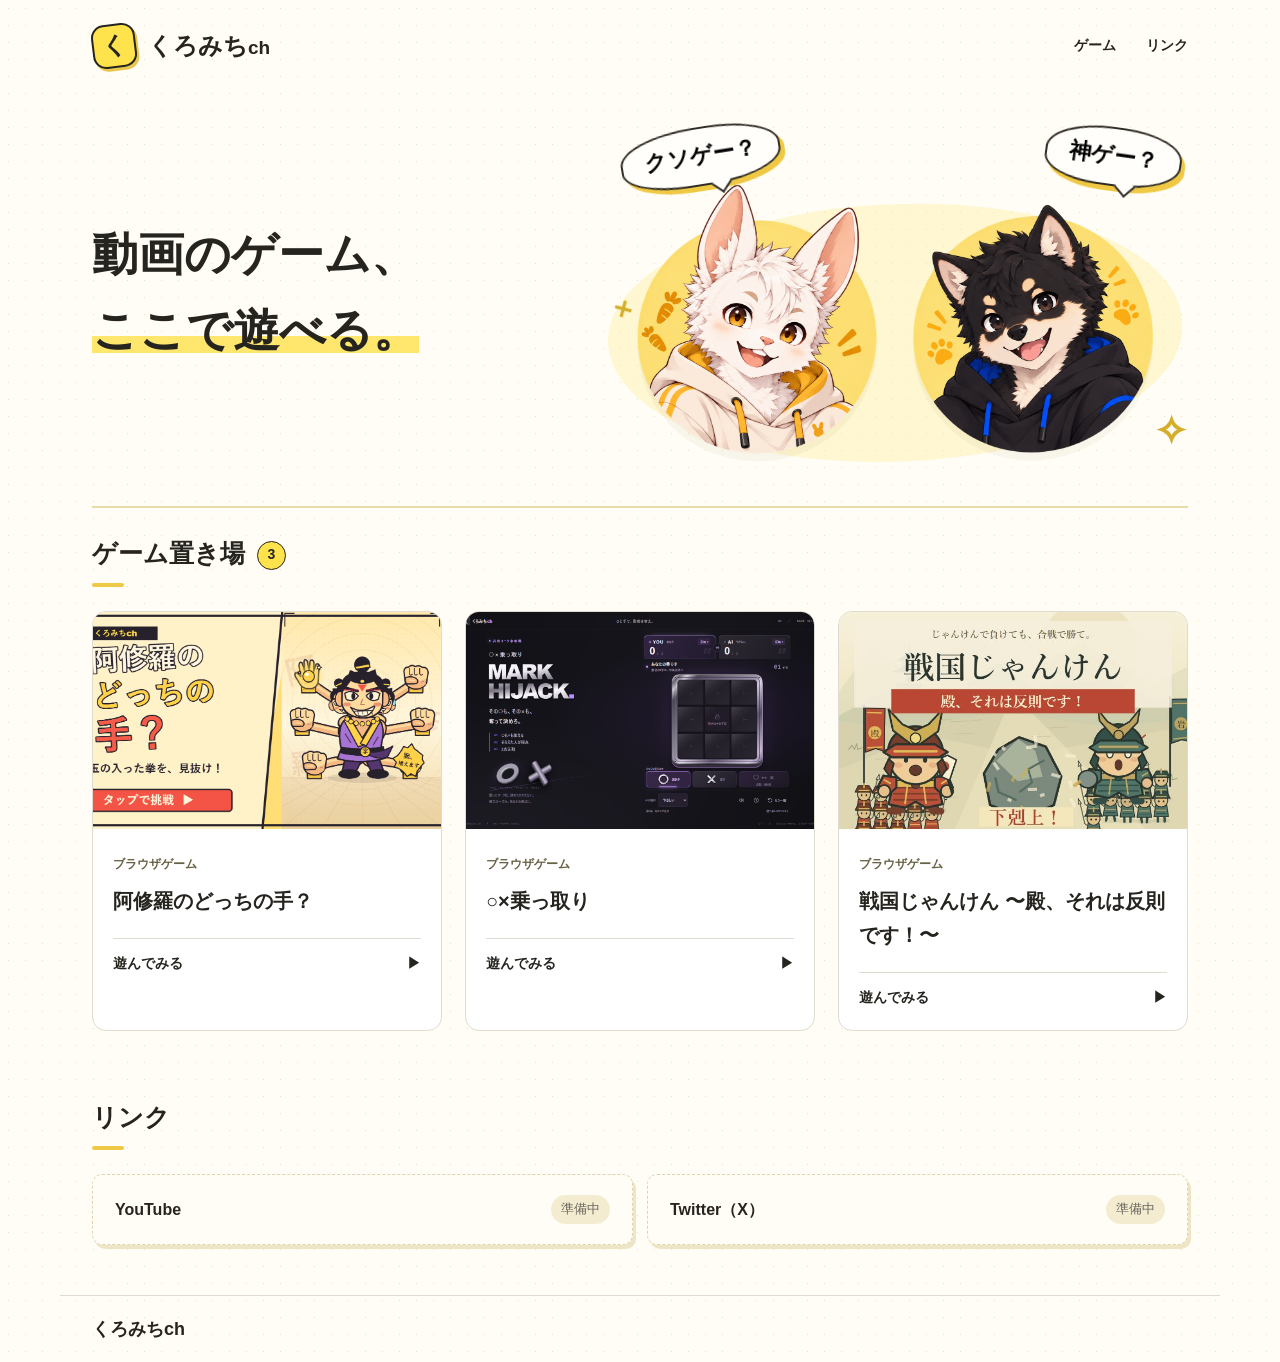
==== commit 68c2af43: "Update Kuromichi game collection" ====
--- a/index.html
+++ b/index.html
@@ -1,6 +1,9 @@
 <!doctype html>
-<html lang="ja"><head><meta charset="utf-8"><meta name="viewport" content="width=device-width,initial-scale=1"><title>くろみちch｜ゲーム置き場</title><meta name="description" content="くろみちchで作った、ちょっと変なゲーム。動画で見たゲームをブラウザで遊ぼう。"><link rel="icon" href="data:image/svg+xml,%3Csvg xmlns='http://www.w3.org/2000/svg' viewBox='0 0 40 40'%3E%3Crect width='40' height='40' rx='10' fill='%23ffe34c'/%3E%3Ctext x='7' y='30' font-size='29' font-weight='bold'%3Eく%3C/text%3E%3C/svg%3E"><link rel="stylesheet" href="style.css"><script src="catalog.js" defer></script><script src="app.js" defer></script><script src="motion.js" defer></script></head>
+<html lang="ja"><head><meta charset="utf-8"><meta data-library-security="csp" http-equiv="Content-Security-Policy" content="default-src 'none'; script-src 'self'; script-src-attr 'none'; style-src 'self' 'unsafe-inline'; img-src 'self' data:; font-src 'self' data:; media-src 'self' blob: data:; connect-src 'none'; worker-src 'none'; frame-src 'self'; object-src 'none'; base-uri 'none'; form-action 'none'">
+<meta data-library-security="referrer" name="referrer" content="no-referrer">
+<meta name="viewport" content="width=device-width,initial-scale=1"><title>くろみちch｜ゲーム置き場</title><meta name="description" content="くろみちchで作った、ちょっと変なゲーム。動画で見たゲームをブラウザで遊ぼう。"><link rel="icon" href="data:image/svg+xml,%3Csvg xmlns='http://www.w3.org/2000/svg' viewBox='0 0 40 40'%3E%3Crect width='40' height='40' rx='10' fill='%23ffe34c'/%3E%3Ctext x='7' y='30' font-size='29' font-weight='bold'%3Eく%3C/text%3E%3C/svg%3E"><link rel="stylesheet" href="style.css"><script src="catalog.js" defer></script><script src="app.js" defer></script><script src="motion.js" defer></script></head>
 <body><header class="header"><a class="brand" href="index.html"><span class="brand-mark">く</span><span>くろみち<span class="ch">ch</span></span></a><nav aria-label="メイン"><a href="#games">ゲーム</a><a id="links-nav" href="#links">リンク</a></nav></header>
-<main><section class="intro lively-intro"><div class="intro-heading"><h1>動画のゲーム、<br><span>ここで遊べる。</span></h1></div><div class="hosts-stage"><span class="stage-spark spark-one" aria-hidden="true">＋</span><span class="stage-spark spark-two" aria-hidden="true">✧</span><button class="speech speech-rabbit" type="button" aria-label="クソゲー？ 吹き出しを動かす">クソゲー？</button><button class="speech speech-wolf" type="button" aria-label="神ゲー？ 吹き出しを動かす">神ゲー？</button><img class="hosts-portraits" src="assets/hosts-transparent.png" alt="白いうさぎと黒いオオカミの、くろみちchのふたり" width="1536" height="1024" fetchpriority="high"></div></section>
+<main><section class="intro lively-intro"><div class="intro-heading"><h1>動画のゲーム、<br><span>ここで遊べる。</span></h1></div><div class="hosts-stage"><span class="stage-spark spark-one" aria-hidden="true">＋</span><span class="stage-spark spark-two" aria-hidden="true">✧</span><button class="speech speech-rabbit" type="button" aria-label="クソゲー？ 吹き出しを動かす">クソゲー？</button><button class="speech speech-wolf" type="button" aria-label="神ゲー？ 吹き出しを動かす">神ゲー？</button><img class="hosts-portraits" src="assets/hosts-transparent.png" alt="白いうさぎと黒いオオカミの、くろみちchのふたり" width="1774" height="887" fetchpriority="high"></div></section>
 <section id="games" class="collection"><div class="section-heading"><div><h2>ゲーム置き場<span id="game-count" class="count">0</span></h2></div></div><div id="game-list" class="grid"></div></section>
 <section id="links" class="links-section"><div class="section-heading"><div><h2>リンク</h2></div></div><div id="link-list" class="link-grid"></div></section></main><footer><a class="brand-text" href="index.html">くろみちch</a></footer></body></html>
+
--- a/style.css
+++ b/style.css
@@ -28,3 +28,14 @@
 @media(prefers-reduced-motion:reduce){*,*:before,*:after{animation:none!important;transition:none!important;scroll-behavior:auto!important}}
 
 @keyframes host-bob{0%,100%{transform:translateY(0)}50%{transform:translateY(-5px)}}
+/* The play page gives the embedded game the remaining visible screen height. */
+.play-page{height:100vh;height:100dvh;min-height:0;overflow:hidden}
+.play-page .play-main{height:100%;padding:12px 18px;display:flex;flex-direction:column;gap:8px;padding-top:max(12px,env(safe-area-inset-top));padding-bottom:max(12px,env(safe-area-inset-bottom))}
+.play-page .play-main>a{font-size:13px;line-height:20px;align-self:flex-start;flex:none}
+.play-page .play-heading{flex:none;display:flex;flex-direction:row;align-items:center;justify-content:space-between;gap:12px}
+.play-page .play-main h1{font-size:20px;line-height:1.3;margin:0}
+.play-page #description{margin:0;font-size:13px;line-height:1.45;flex:none}
+.play-page #player{flex:1;min-height:0}
+.play-page .game-frame{width:100%;height:100%;min-height:0;margin:0}
+.play-page .play-heading button{white-space:nowrap;flex:none}
+@media(max-width:640px){.play-page .play-main{padding:6px;gap:5px;padding-top:max(6px,env(safe-area-inset-top));padding-bottom:max(6px,env(safe-area-inset-bottom))}.play-page .play-main>a{font-size:11px;line-height:16px}.play-page .play-main h1{font-size:14px}.play-page .play-heading{gap:6px}.play-page .play-heading button{font-size:11px;padding:7px 9px}.play-page #description{display:none}.play-page .game-frame{border-width:1px;border-radius:7px}}
